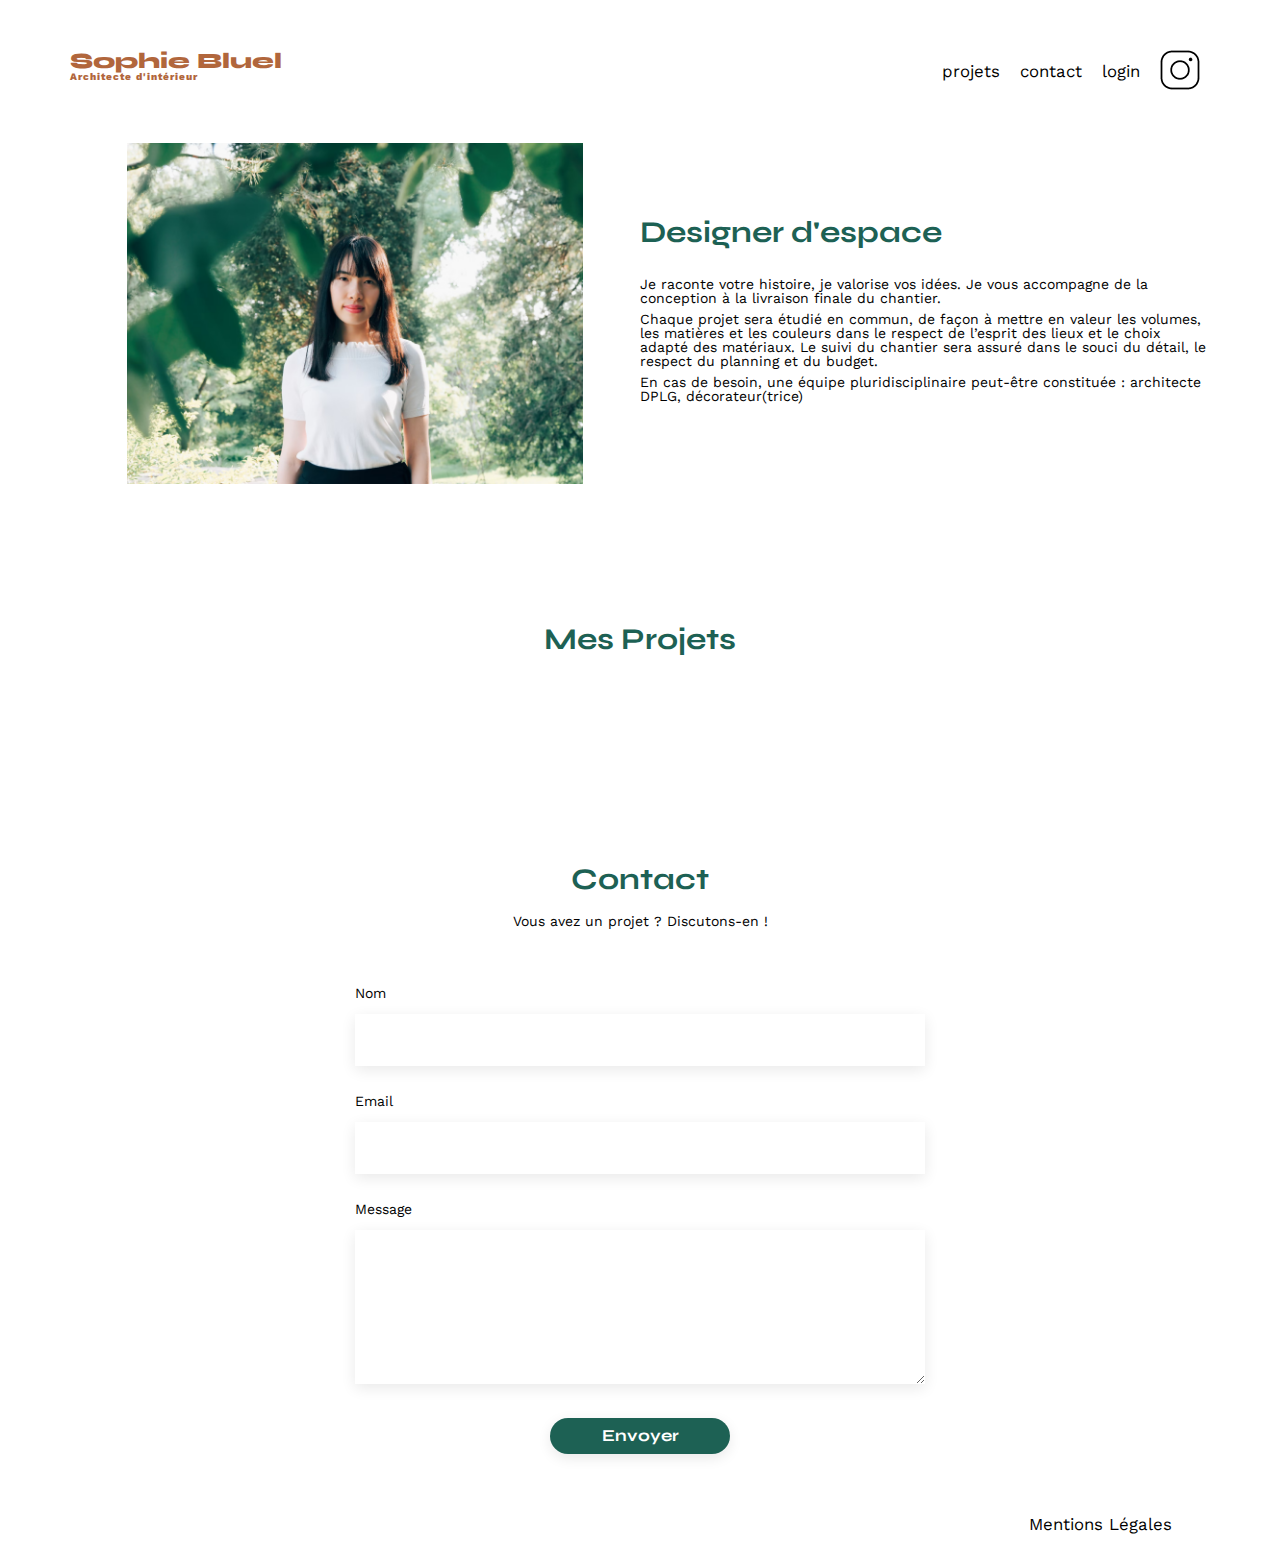
==== FrontEnd/index.html @ 27ad9d28 "Gestion mode édition" ====
<!DOCTYPE html>
<html lang="fr">

<head>
	<meta charset="UTF-8">
	<title>Sophie Bluel - Architecte d'intérieur</title>
	<meta name="viewport" content="width=device-width, initial-scale=1.0">
	<link rel="preconnect" href="https://fonts.googleapis.com">
	<link rel="preconnect" href="https://fonts.gstatic.com" crossorigin>
	<link href="https://fonts.googleapis.com/css2?family=Syne:wght@700;800&family=Work+Sans&display=swap"
		rel="stylesheet">
	<link rel="stylesheet" href="https://cdnjs.cloudflare.com/ajax/libs/font-awesome/6.2.1/css/all.min.css"
		integrity="sha512-MV7K8+y+gLIBoVD59lQIYicR65iaqukzvf/nwasF0nqhPay5w/9lJmVM2hMDcnK1OnMGCdVK+iQrJ7lzPJQd1w=="
		crossorigin="anonymous" referrerpolicy="no-referrer">
	<meta name="description" content="">
	<link rel="stylesheet" href="./assets/style.css">
	<script src="script.js" defer></script>
</head>

<body>
	<div class="mode-edition"></div>
	<header>
		<h1>Sophie Bluel <span>Architecte d'intérieur</span></h1>
		<nav>
			<ul>
				<li>
					<a href="#portfolio">projets</a>
				</li>
				<li>
					<a href="#contact">contact</a>
				</li>
				<li>
					<a class="login__link" href="./login.html">login</a>
				</li>
				<li>
					<img src="./assets/icons/instagram.png" alt="Instagram">
				</li>
			</ul>
		</nav>
	</header>
	<main>
		<section id="introduction">
			<figure>
				<img src="./assets/images/sophie-bluel.png" alt="">
				<div class="modif"></div>
			</figure>

			<article>
				<h2>Designer d'espace</h2>
				<p>Je raconte votre histoire, je valorise vos idées. Je vous accompagne de la conception à la livraison
					finale du chantier.</p>
				<p>Chaque projet sera étudié en commun, de façon à mettre en valeur les volumes, les matières et les
					couleurs dans le respect de l’esprit des lieux et le choix adapté des matériaux. Le suivi du
					chantier sera assuré dans le souci du détail, le respect du planning et du budget.</p>
				<p>En cas de besoin, une équipe pluridisciplinaire peut-être constituée : architecte DPLG,
					décorateur(trice)</p>
			</article>
		</section>
		<section id="portfolio">
			<div class="portfolio__title">
				<h2>Mes Projets</h2>
			</div>
			<div class="gallery-section">
				<div class="filters-btn__container">
				</div>
				<div class="gallery">
					<!-- Import Works from API -->
				</div>
			</div>
		</section>
		<section class="contact" id="contact">
			<h2>Contact</h2>
			<p>Vous avez un projet ? Discutons-en !</p>
			<form action="#" method="post">
				<label for="name">Nom</label>
				<input type="text" name="name" id="name">
				<label for="email">Email</label>
				<input type="email" name="email" id="email">
				<label for="message">Message</label>
				<textarea name="message" id="message" cols="30" rows="10"></textarea>
				<input type="submit" value="Envoyer">
			</form>
		</section>
	</main>

	<footer>
		<nav>
			<ul>
				<li>Mentions Légales</li>
			</ul>
		</nav>
	</footer>

</body>

</html>
---- FrontEnd/assets/style.css ----
/* http://meyerweb.com/eric/tools/css/reset/
   v2.0 | 20110126
   License: none (public domain)
*/

html, body, div, span, applet, object, iframe,
h1, h2, h3, h4, h5, h6, p, blockquote, pre,
a, abbr, acronym, address, big, cite, code,
del, dfn, em, img, ins, kbd, q, s, samp,
small, strike, strong, sub, sup, tt, var,
b, u, i, center,
dl, dt, dd, ol, ul, li,
fieldset, form, label, legend,
table, caption, tbody, tfoot, thead, tr, th, td,
article, aside, canvas, details, embed,
figure, figcaption, footer, header, hgroup,
menu, nav, output, ruby, section, summary,
time, mark, audio, video {
	margin: 0;
	padding: 0;
	border: 0;
	font-size: 100%;
	font: inherit;
	vertical-align: baseline;
}
/* HTML5 display-role reset for older browsers */
article, aside, details, figcaption, figure,
footer, header, hgroup, menu, nav, section {
	display: block;
}
body {
	line-height: 1;
}
ol, ul {
	list-style: none;
}
blockquote, q {
	quotes: none;
}
blockquote:before, blockquote:after,
q:before, q:after {
	content: '';
	content: none;
}
table {
	border-collapse: collapse;
	border-spacing: 0;
}
/** end reset css**/
body {
	max-width: 1140px;
	margin:auto;
	font-family: 'Work Sans' ;
	font-size: 14px;
}
header {
	display: flex;
	justify-content: space-between;
	margin: 50px 0
}
section {
	margin: 50px 0
}

h1{
	display: flex;
	flex-direction: column;
	font-family: 'Syne';
	font-size: 22px;
	font-weight: 800;
	color: #B1663C
}

h1 > span {
	font-family: 'Work Sans';
	font-size:10px;
	letter-spacing: 0.1em;
;
}

h2{
	font-family: 'Syne';
	font-weight: 700;
	font-size: 30px;
	color: #1D6154
}
nav ul {
	display: flex;
	align-items: center;
	list-style-type: none;

}
nav li {
	padding: 0 10px;
	font-size: 1.2em;
}

nav a {
	text-decoration: none;
	color: black;
}

nav a:hover {
	color: #B1663C;
}

li:hover {
	color: #B1663C;
}
#introduction {
	display: flex;
	align-items: center;
}
#introduction figure {
	flex: 1
}
#introduction img {
	display: block;
	margin: auto;
	width: 80%;
}

#introduction article {
	flex: 1
}
#introduction h2 {
	margin-bottom: 1em;
}

#introduction p {
	margin-bottom: 0.5em;
}

#portfolio {
	margin: 140px 0;
}
#portfolio h2 {
	text-align: center;
	margin-bottom: 1em;
}

.filters-btn__container{
	width: 100%;
	text-align: center;
	margin: 40px 0;
}

.filters-btn__container > button {
	height: 37px;
	min-width: 100px;
	color: #1D6154;
	background-color: white;
	border: 1px solid #1d6154;
	border-radius: 60px;
	font-size: 16px;
	font-weight: 700;
	padding: 10px 15px;
	margin: 6px;
}
.filters-btn__container > button:focus {
	color: white;
	background-color: #1D6154;
	transition: 300ms ease;
}

.gallery {
	width: 100%;
	display: grid;
	grid-template-columns: 1fr 1fr 1fr;
	grid-column-gap: 20px;
	grid-row-gap: 20px;
}

.gallery img {
	width: 100%;

}
.contact {
	width: 50%;
	margin: auto;
}
.contact > *, .login_section > * {
	text-align: center;

}
.contact h2, .login_section h2{
	margin-bottom: 20px;
}
.contact form, .login_form {
	text-align: left;
	margin-top:30px;
	display: flex;
	flex-direction: column;
}

.contact input, .login_form input {
	height: 50px;
	font-size: 1.2em;
	border: none;
	box-shadow: 0px 4px 14px rgba(0, 0, 0, 0.09);
}
.contact label, .login_form label {
	margin: 2em 0 1em 0;
}
.contact textarea {
	border: none;
	box-shadow: 0px 4px 14px rgba(0, 0, 0, 0.09);
}

input[type="submit"]{
	font-family: 'Syne';
	font-weight: 700;
	color: white;
	background-color: #1D6154;
	margin : 2em auto ;
	width: 180px;
	text-align: center;
	border-radius: 60px;
	height: 36px;
}

.nav_login {
	font-weight: 600;
}


.login_section {
	width: 50%;
	margin: auto;
	padding: 160px 0 350px 0;
}

.login_section p {
	text-decoration: underline;
}

.error {
	color: darkred;
	font-weight: 600;
}

footer nav ul {
	display: flex;
	justify-content: flex-end;
	margin: 2em;
}

.mode-edition-css {
	width: 100%;
	height: 60px;
	background-color: black;
	display: flex;
	flex-direction: row;
	align-items: center;
	justify-content: center;
	font-family: work sans;	
}

.mode-edition i, .mode-edition p {
	color: white;
	font-size: 16px;
	margin-left: 8px;
	font-weight: 500;
}

.mode-edition button {
	width: 216px;
	height: 38px;
	border-radius: 60px;
	font-size: 14px;
	font-weight: 600;
	border: none;
	margin-left: 16px;
}

.mode-edition button:hover {
	opacity : 0.9;
	transition: 300ms ease;
}

.modif {
	display: flex;
	flex-direction: row;
}

.modif i{
	font-size: 20px;
	margin-right: 12px;
	margin-left: 56px;
	margin-top: 12px;
}

.modif p{
	margin-top: 16px;
}

.portfolio__title {
	display:flex;
	flex-direction: row;
	justify-content: center;
	gap: 12px;
}

.portfolio__title p{
	font-size: 14px;
	padding-top: 12px;
}

.portfolio__title i {
	font-size: 20px;
	margin-left: 16px;
	padding-top: 8px;
}

.buttonHide {
	visibility: hidden;
}
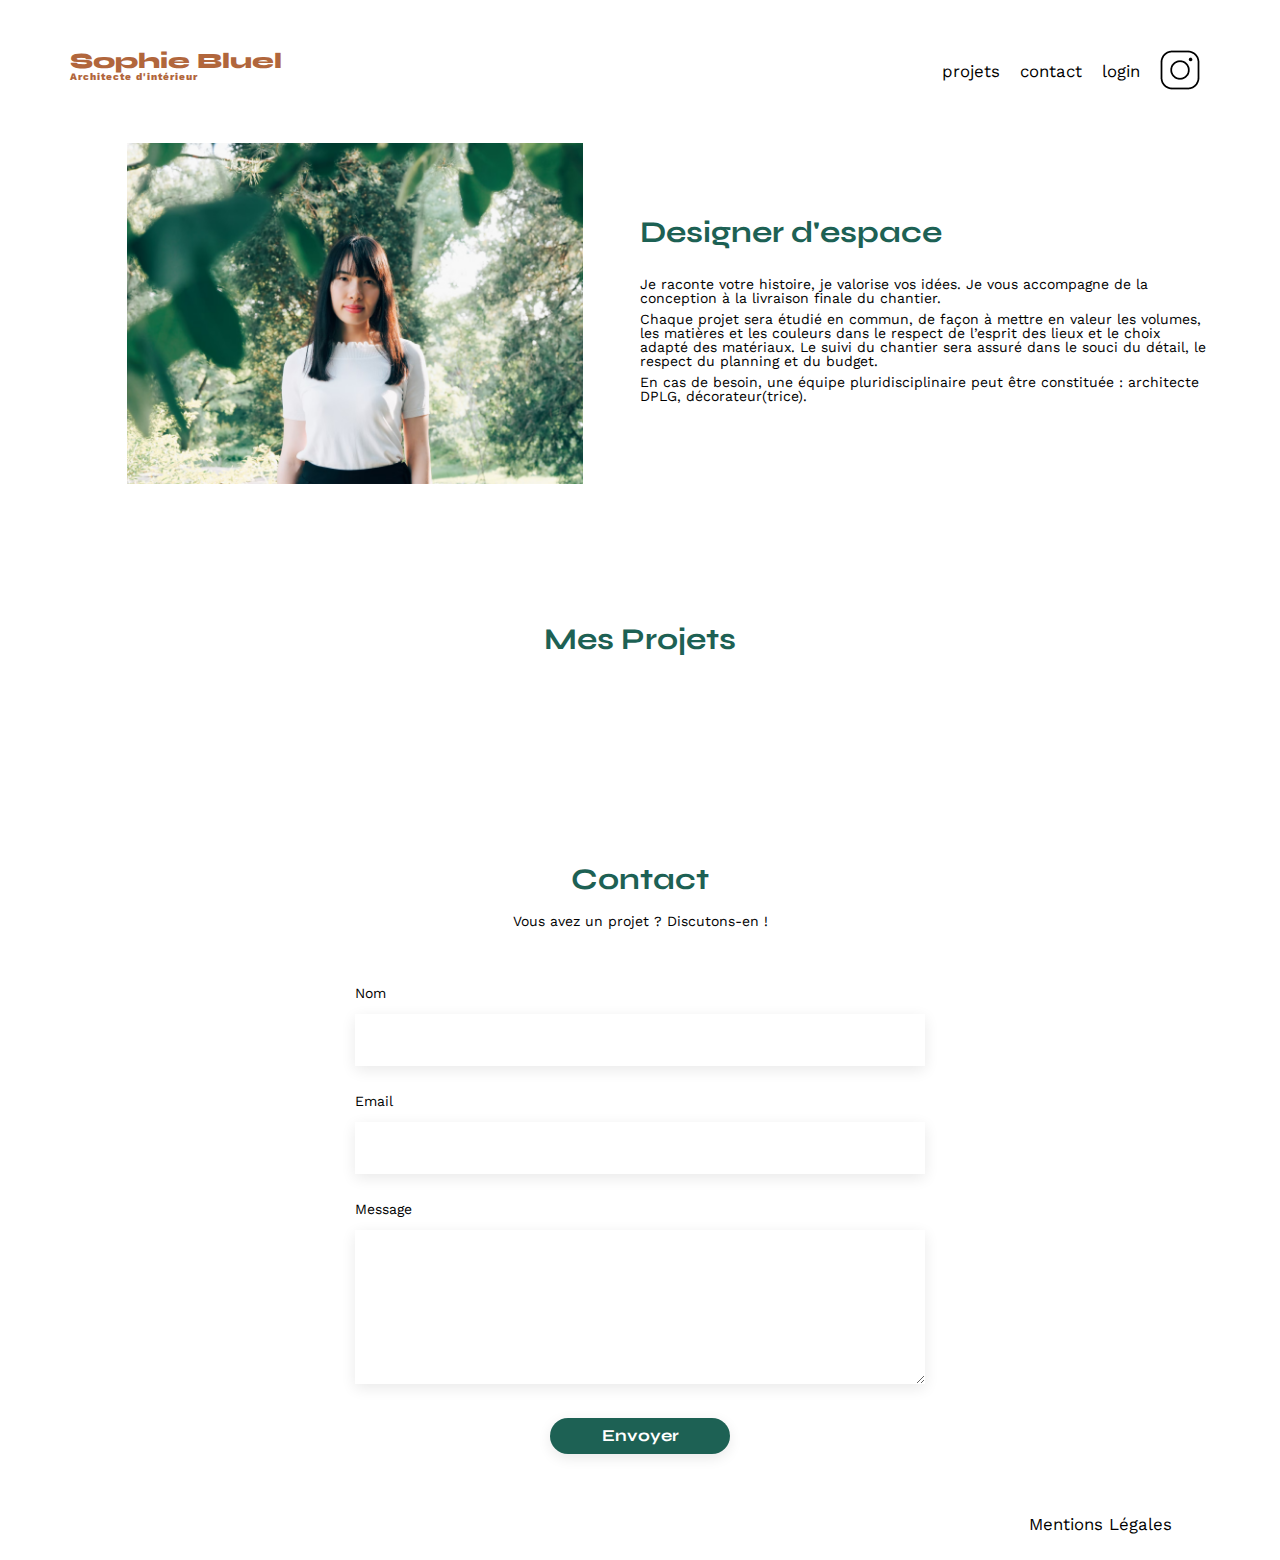
==== commit 640d29cf: "Refactorisation mode édition" ====
--- a/FrontEnd/index.html
+++ b/FrontEnd/index.html
@@ -52,8 +52,8 @@
 				<p>Chaque projet sera étudié en commun, de façon à mettre en valeur les volumes, les matières et les
 					couleurs dans le respect de l’esprit des lieux et le choix adapté des matériaux. Le suivi du
 					chantier sera assuré dans le souci du détail, le respect du planning et du budget.</p>
-				<p>En cas de besoin, une équipe pluridisciplinaire peut-être constituée : architecte DPLG,
-					décorateur(trice)</p>
+				<p>En cas de besoin, une équipe pluridisciplinaire peut être constituée : architecte DPLG,
+					décorateur(trice).</p>
 			</article>
 		</section>
 		<section id="portfolio">
--- a/FrontEnd/assets/style.css
+++ b/FrontEnd/assets/style.css
@@ -3,19 +3,87 @@
    License: none (public domain)
 */
 
-html, body, div, span, applet, object, iframe,
-h1, h2, h3, h4, h5, h6, p, blockquote, pre,
-a, abbr, acronym, address, big, cite, code,
-del, dfn, em, img, ins, kbd, q, s, samp,
-small, strike, strong, sub, sup, tt, var,
-b, u, i, center,
-dl, dt, dd, ol, ul, li,
-fieldset, form, label, legend,
-table, caption, tbody, tfoot, thead, tr, th, td,
-article, aside, canvas, details, embed,
-figure, figcaption, footer, header, hgroup,
-menu, nav, output, ruby, section, summary,
-time, mark, audio, video {
+html,
+body,
+div,
+span,
+applet,
+object,
+iframe,
+h1,
+h2,
+h3,
+h4,
+h5,
+h6,
+p,
+blockquote,
+pre,
+a,
+abbr,
+acronym,
+address,
+big,
+cite,
+code,
+del,
+dfn,
+em,
+img,
+ins,
+kbd,
+q,
+s,
+samp,
+small,
+strike,
+strong,
+sub,
+sup,
+tt,
+var,
+b,
+u,
+i,
+center,
+dl,
+dt,
+dd,
+ol,
+ul,
+li,
+fieldset,
+form,
+label,
+legend,
+table,
+caption,
+tbody,
+tfoot,
+thead,
+tr,
+th,
+td,
+article,
+aside,
+canvas,
+details,
+embed,
+figure,
+figcaption,
+footer,
+header,
+hgroup,
+menu,
+nav,
+output,
+ruby,
+section,
+summary,
+time,
+mark,
+audio,
+video {
 	margin: 0;
 	padding: 0;
 	border: 0;
@@ -23,46 +91,68 @@
 	font: inherit;
 	vertical-align: baseline;
 }
+
 /* HTML5 display-role reset for older browsers */
-article, aside, details, figcaption, figure,
-footer, header, hgroup, menu, nav, section {
+article,
+aside,
+details,
+figcaption,
+figure,
+footer,
+header,
+hgroup,
+menu,
+nav,
+section {
 	display: block;
 }
+
 body {
 	line-height: 1;
 }
-ol, ul {
+
+ol,
+ul {
 	list-style: none;
 }
-blockquote, q {
+
+blockquote,
+q {
 	quotes: none;
 }
-blockquote:before, blockquote:after,
-q:before, q:after {
+
+blockquote:before,
+blockquote:after,
+q:before,
+q:after {
 	content: '';
 	content: none;
 }
+
 table {
 	border-collapse: collapse;
 	border-spacing: 0;
 }
+
 /** end reset css**/
 body {
 	max-width: 1140px;
-	margin:auto;
-	font-family: 'Work Sans' ;
+	margin: auto;
+	font-family: 'Work Sans';
 	font-size: 14px;
 }
+
 header {
 	display: flex;
 	justify-content: space-between;
 	margin: 50px 0
 }
+
 section {
 	margin: 50px 0
 }
 
-h1{
+h1 {
 	display: flex;
 	flex-direction: column;
 	font-family: 'Syne';
@@ -71,25 +161,27 @@
 	color: #B1663C
 }
 
-h1 > span {
+h1>span {
 	font-family: 'Work Sans';
-	font-size:10px;
+	font-size: 10px;
 	letter-spacing: 0.1em;
-;
-}
-
-h2{
+	;
+}
+
+h2 {
 	font-family: 'Syne';
 	font-weight: 700;
 	font-size: 30px;
 	color: #1D6154
 }
+
 nav ul {
 	display: flex;
 	align-items: center;
 	list-style-type: none;
 
 }
+
 nav li {
 	padding: 0 10px;
 	font-size: 1.2em;
@@ -107,13 +199,16 @@
 li:hover {
 	color: #B1663C;
 }
+
 #introduction {
 	display: flex;
 	align-items: center;
 }
+
 #introduction figure {
 	flex: 1
 }
+
 #introduction img {
 	display: block;
 	margin: auto;
@@ -123,6 +218,7 @@
 #introduction article {
 	flex: 1
 }
+
 #introduction h2 {
 	margin-bottom: 1em;
 }
@@ -134,18 +230,19 @@
 #portfolio {
 	margin: 140px 0;
 }
+
 #portfolio h2 {
 	text-align: center;
 	margin-bottom: 1em;
 }
 
-.filters-btn__container{
+.filters-btn__container {
 	width: 100%;
 	text-align: center;
 	margin: 40px 0;
 }
 
-.filters-btn__container > button {
+.filters-btn__container>button {
 	height: 37px;
 	min-width: 100px;
 	color: #1D6154;
@@ -157,7 +254,8 @@
 	padding: 10px 15px;
 	margin: 6px;
 }
-.filters-btn__container > button:focus {
+
+.filters-btn__container>button:focus {
 	color: white;
 	background-color: #1D6154;
 	transition: 300ms ease;
@@ -175,44 +273,55 @@
 	width: 100%;
 
 }
+
 .contact {
 	width: 50%;
 	margin: auto;
 }
-.contact > *, .login_section > * {
+
+.contact>*,
+.login_section>* {
 	text-align: center;
 
 }
-.contact h2, .login_section h2{
+
+.contact h2,
+.login_section h2 {
 	margin-bottom: 20px;
 }
-.contact form, .login_form {
+
+.contact form,
+.login_form {
 	text-align: left;
-	margin-top:30px;
+	margin-top: 30px;
 	display: flex;
 	flex-direction: column;
 }
 
-.contact input, .login_form input {
+.contact input,
+.login_form input {
 	height: 50px;
 	font-size: 1.2em;
 	border: none;
 	box-shadow: 0px 4px 14px rgba(0, 0, 0, 0.09);
 }
-.contact label, .login_form label {
+
+.contact label,
+.login_form label {
 	margin: 2em 0 1em 0;
 }
+
 .contact textarea {
 	border: none;
 	box-shadow: 0px 4px 14px rgba(0, 0, 0, 0.09);
 }
 
-input[type="submit"]{
+input[type="submit"] {
 	font-family: 'Syne';
 	font-weight: 700;
 	color: white;
 	background-color: #1D6154;
-	margin : 2em auto ;
+	margin: 2em auto;
 	width: 180px;
 	text-align: center;
 	border-radius: 60px;
@@ -253,10 +362,11 @@
 	flex-direction: row;
 	align-items: center;
 	justify-content: center;
-	font-family: work sans;	
-}
-
-.mode-edition i, .mode-edition p {
+	font-family: work sans;
+}
+
+.mode-edition i,
+.mode-edition p {
 	color: white;
 	font-size: 16px;
 	margin-left: 8px;
@@ -274,7 +384,7 @@
 }
 
 .mode-edition button:hover {
-	opacity : 0.9;
+	opacity: 0.9;
 	transition: 300ms ease;
 }
 
@@ -283,25 +393,25 @@
 	flex-direction: row;
 }
 
-.modif i{
+.modif i {
 	font-size: 20px;
 	margin-right: 12px;
 	margin-left: 56px;
 	margin-top: 12px;
 }
 
-.modif p{
+.modif p {
 	margin-top: 16px;
 }
 
 .portfolio__title {
-	display:flex;
+	display: flex;
 	flex-direction: row;
 	justify-content: center;
 	gap: 12px;
 }
 
-.portfolio__title p{
+.portfolio__title p {
 	font-size: 14px;
 	padding-top: 12px;
 }
@@ -312,10 +422,6 @@
 	padding-top: 8px;
 }
 
-.buttonHide {
+.filter-buttons--hide {
 	visibility: hidden;
-}
-
-
-
-
+}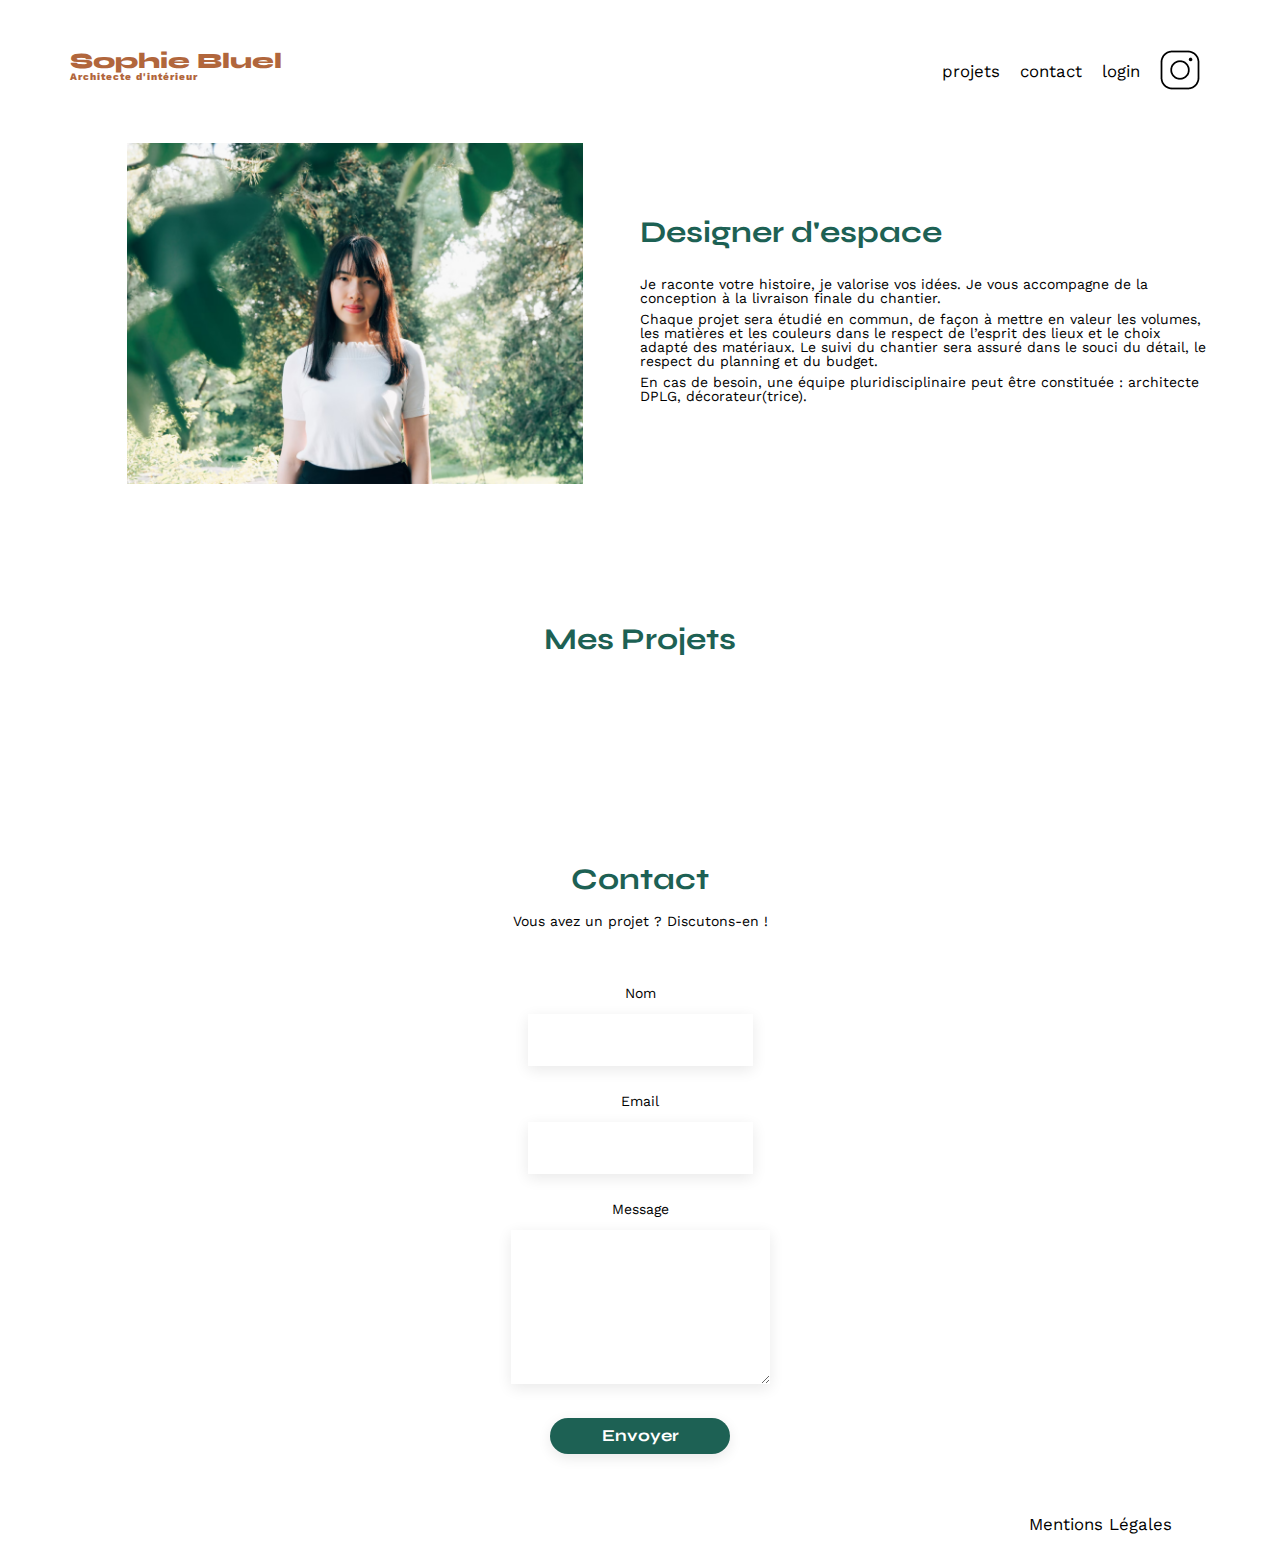
==== commit 3d8ebe48: "Création formulaire modale2" ====
--- a/FrontEnd/index.html
+++ b/FrontEnd/index.html
@@ -60,6 +60,19 @@
 			<div class="portfolio__title">
 				<h2>Mes Projets</h2>
 			</div>
+			<aside id="modalId" class="modal modalHide">
+				<div class="modal-wrapper">
+					<i class="fa-solid fa-xmark"></i>
+					<h3 id="modalTitle">Galerie photo</h3>
+					<p class="error"></p>
+					<div class="photo-ctn">
+						<!-- Import Works from API -->
+					</div>
+					<div class="border"></div>
+					<button class="addButton">Ajouter une photo</button>
+					<button class="removeButton">Supprimer la galerie</button>
+				</div>
+			</aside>
 			<div class="gallery-section">
 				<div class="filters-btn__container">
 				</div>
--- a/FrontEnd/assets/style.css
+++ b/FrontEnd/assets/style.css
@@ -344,8 +344,10 @@
 }
 
 .error {
-	color: darkred;
+	color: #d65353;
 	font-weight: 600;
+	text-align: center;
+	padding-top: 20px;
 }
 
 footer nav ul {
@@ -402,6 +404,7 @@
 
 .modif p {
 	margin-top: 16px;
+	cursor: pointer;
 }
 
 .portfolio__title {
@@ -414,6 +417,7 @@
 .portfolio__title p {
 	font-size: 14px;
 	padding-top: 12px;
+	cursor: pointer;
 }
 
 .portfolio__title i {
@@ -424,4 +428,234 @@
 
 .filter-buttons--hide {
 	visibility: hidden;
-}+}
+
+.modal{
+	position: fixed;
+	top: 0;
+	left: 0;
+	width: 100%;
+	height: 100%;
+	background: rgba(0, 0, 0, 0.8);
+	box-sizing: border-box;
+	display: flex;
+	align-items: center;
+	justify-content: center;}
+
+.modalHide{
+	display: none;
+}
+
+.modal-wrapper{
+	background-color: white;
+	width: 630px;
+	max-width: calc(100vw - 20px);
+	max-height: calc(100vh - 20px);
+	overflow: auto;
+	padding: 20px; 	
+	display: flex;
+	flex-direction: column;
+	position: relative;
+	box-sizing: border-box;
+	border-radius: 10px;
+	animation: scaleIn 300ms ease;
+}
+
+@keyframes scaleIn {
+	from {transform: scale(0.4)};
+	to {transform: scale(1)}
+}
+
+.modal-wrapper h3 {
+	text-align: center;
+	font-size: 26px;
+	margin-top: 60px;
+}
+
+.modal-wrapper .fa-xmark {
+	text-align: right;
+	cursor: pointer;
+	font-size: 20px;
+	width: 16px;
+	position: absolute;
+	top : 30px;
+	right : 36px;	
+}
+
+.photo-ctn {
+	box-sizing: border-box;
+	padding: 50px 70px 0 70px;
+	width: 100%;
+	display: grid;
+	grid-template-columns: repeat(5, 1fr);
+	grid-auto-rows: auto;
+	gap : 8px;
+}
+
+.border {
+	width: 75%;
+	margin: auto;
+	border-bottom: solid 1px black;
+	margin-top : 48px;
+}
+
+.photo-ctn img {
+	width: 100%;
+}
+
+.workDiv {
+	position: relative;
+}
+
+.photo-ctn i {
+	color: white;
+	background-color: black;
+	width: 17px;
+	height: 17px;
+	font-size: 9px;
+	text-align: center;
+	padding-top : 3px;
+	box-sizing: border-box;
+}
+
+.photo-ctn .fa-up-down-left-right {
+	position: absolute;
+	top : 2px;
+	right : 20px;
+	opacity : 0;
+}
+
+.photo-ctn img:hover + .fa-up-down-left-right {
+	opacity : 1;
+	transform: 300ms ease;
+}
+
+.fa-up-down-left-right:hover {
+	opacity: 1;
+}
+
+.photo-ctn .fa-trash-can {
+	position: absolute;
+	top : 2px;
+	right : 2px;
+}
+
+.photo-ctn p{
+	font-size: 12px;
+	padding-top: 2px;
+}
+
+.addButton {
+	text-align: center;
+	background-color: #1D6154;
+	color: white;
+	font-size: 14px;
+	font-family: "syne";
+	border-radius: 60px;
+	border: none;
+	margin: auto;
+	margin-top: 36px;
+	width: 40%;
+	height: 36px;
+	cursor: pointer;
+}
+
+.addButton:hover {
+	background-color: #0E2F28;
+	transition: 300ms ease;
+}
+
+.removeButton {
+	border: none;
+	font-family: "syne";
+	background-color: white;
+	color : #d65353;
+	margin: 24px;
+	cursor: pointer;
+}
+
+form {
+	display: flex;
+	flex-direction: column;
+	align-items: center;
+	margin-top: 36px;
+}
+
+.addBox {
+	background-color: #E8F1F6;
+	border-radius: 3px;
+	height: 170px;
+	width:75%;
+	margin: auto;
+	display: flex;
+	flex-direction: column;
+	align-items: center;
+}
+
+.addBox p{
+	font-size: 10px;
+	margin-top: 4px;
+}
+
+.inputCtn {
+	display: flex;
+	flex-direction: column;
+	width: 75%;
+}
+
+.fa-arrow-left {
+	font-size: 20px;
+	text-align: left;
+	cursor: pointer;
+	width: 16px;
+	position: absolute;
+	top : 30px;
+	left : 36px;
+}
+
+.fa-image {
+	margin: 20px;
+	font-size: 56px;
+	color: rgb(189, 187, 187);
+	background-color: #E8F1F6;
+}
+
+.addImgButton {
+	height: 36px;
+	width: 173px;
+	text-align: center;
+	background-color: #CBD6DC;
+	color: #306685;
+	font-size: 14px;
+	border-radius: 50px;
+	border: none;
+	cursor: pointer;
+}
+
+form label {
+	margin-top: 24px;
+	margin-bottom: 10px;
+}
+
+#Title, #category {
+	width : 100%;
+	height: 50px;
+	box-shadow: 0px 4px 14px rgba(0, 0, 0, 0.09);
+	border: none;
+}
+
+.formSubmitButton {
+	height: 36px;
+	width: 173px;
+	text-align: center;
+	background-color: #A7A7A7;
+	color: #fff;
+	font-size: 14px;
+	font-family: "syne";
+	font-weight: 700;
+	border-radius: 60px;
+	border: none;
+	cursor: pointer;
+	margin-top: 32px;
+	margin-bottom: 32px;
+}
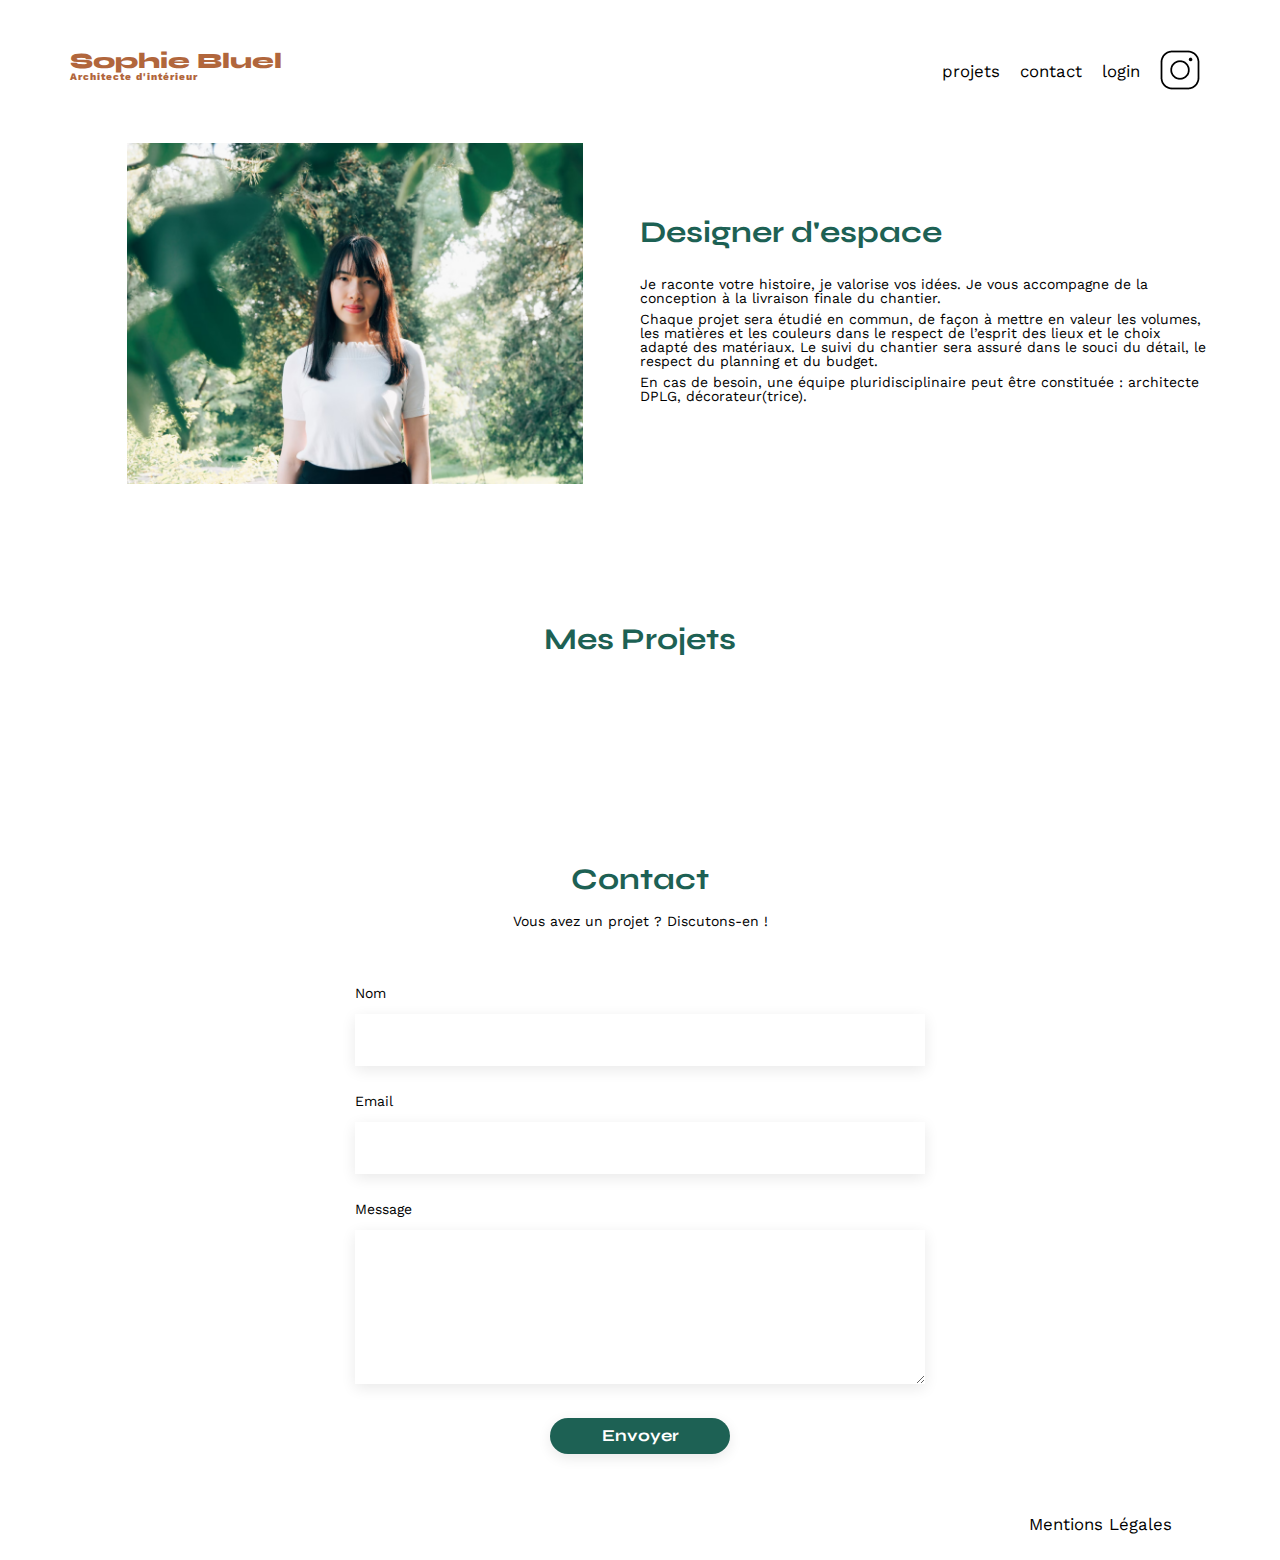
==== commit 26e3e6f6: "re-création modale dynamique" ====
--- a/FrontEnd/index.html
+++ b/FrontEnd/index.html
@@ -62,15 +62,7 @@
 			</div>
 			<aside id="modalId" class="modal modalHide">
 				<div class="modal-wrapper">
-					<i class="fa-solid fa-xmark"></i>
-					<h3 id="modalTitle">Galerie photo</h3>
-					<p class="error"></p>
-					<div class="photo-ctn">
-						<!-- Import Works from API -->
-					</div>
-					<div class="border"></div>
-					<button class="addButton">Ajouter une photo</button>
-					<button class="removeButton">Supprimer la galerie</button>
+					<!-- Import Works from API -->
 				</div>
 			</aside>
 			<div class="gallery-section">
--- a/FrontEnd/assets/style.css
+++ b/FrontEnd/assets/style.css
@@ -344,10 +344,11 @@
 }
 
 .error {
+	font-size : 12px;
 	color: #d65353;
 	font-weight: 600;
 	text-align: center;
-	padding-top: 20px;
+	padding-top: 4px;
 }
 
 footer nav ul {
@@ -496,7 +497,7 @@
 	width: 75%;
 	margin: auto;
 	border-bottom: solid 1px black;
-	margin-top : 48px;
+	margin-top : 40px;
 }
 
 .photo-ctn img {
@@ -574,7 +575,7 @@
 	cursor: pointer;
 }
 
-form {
+.addForm {
 	display: flex;
 	flex-direction: column;
 	align-items: center;
